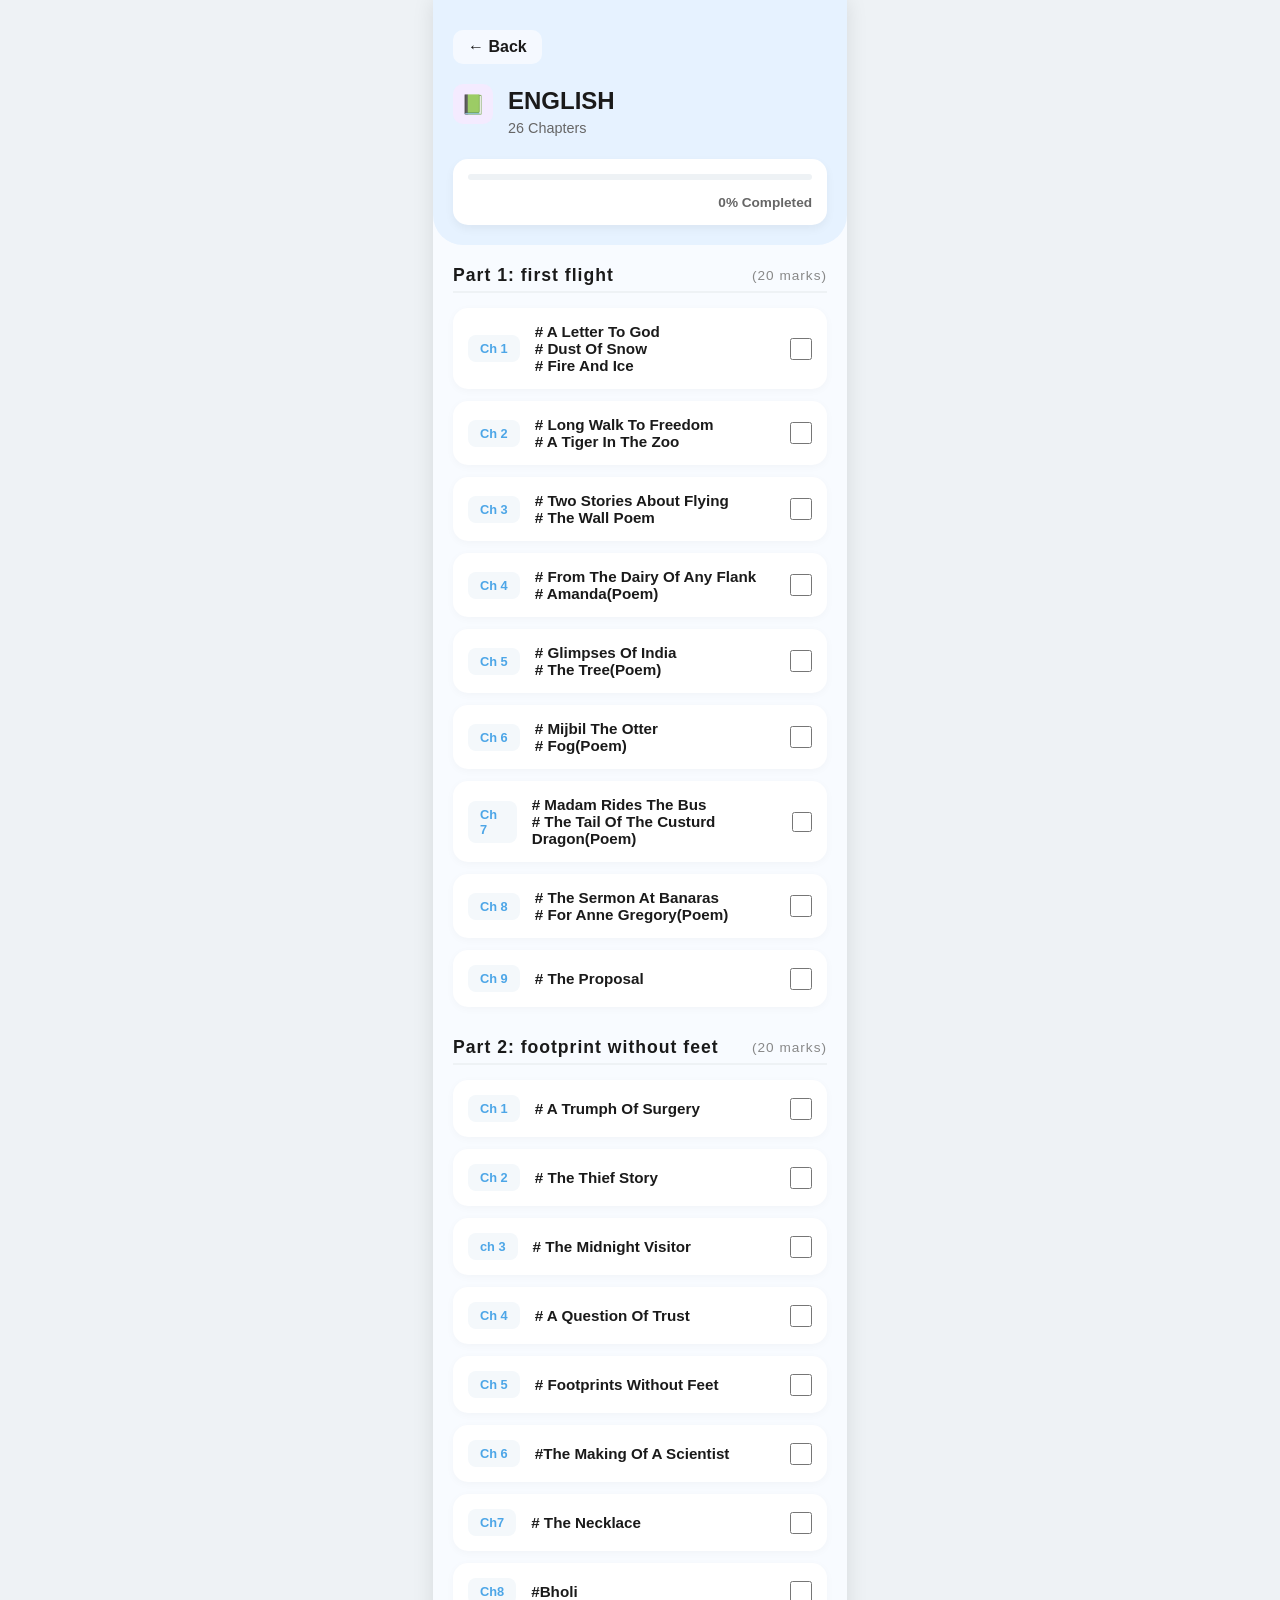
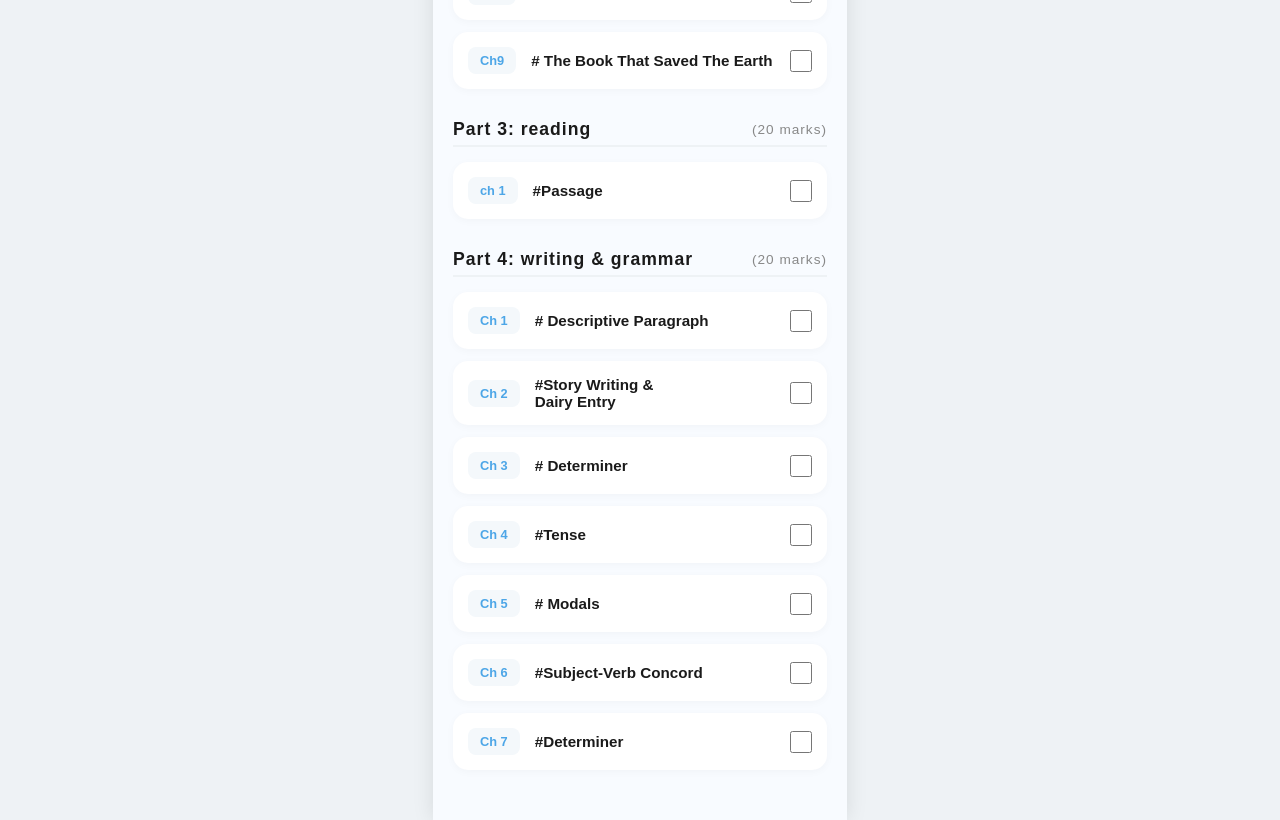
==== english.html @ 42a83b95 "Add files via upload" ====
<!DOCTYPE html>
<html lang="en">
<head>
    <meta charset="UTF-8">
    <meta name="viewport" content="width=device-width, initial-scale=1.0">
    <title>english Chapters</title>
    <link rel="stylesheet" href="style.css">
</head>
<body>
    <div class="app-container">
        <div class="subject-header english-header">
            <a href="index.html" class="back-btn">← Back</a>
            
            <div class="header-content">
                <div class="icon-box english-icon">📗</div>
                <div>
                    <h2 style="text-transform: uppercase;">english</h2>
                    <p>26 Chapters</p>
                </div>
            </div>

            <div class="subject-progress">
                <div class="progress-bar-bg">
                    <div class="progress-fill english-fill" style="width: 0%;"></div>
                </div>
                <span>0% Completed</span>
            </div>
        </div>

        <div class="chapters-container">
            <div class="subject-part">

                <h3 class="part-title">part 1: first flight <span class="part-marks">(20 marks)</span></h3>
            <label class="chapter-card">
                <div class="chapter-info">
                    <span class="chapter-num">Ch 1</span>
                    <div>
                    <h4># a letter to god<br># dust of snow<br># fire and ice</h4>
                    </div>
                </div>
                <input type="checkbox" id="eng-ff-ch1">
            </label>

            <label class="chapter-card">
                <div class="chapter-info">
                    <span class="chapter-num">Ch 2</span>
                    <div>
                    <h4># long walk to freedom<br># a tiger in the zoo</h4>
                    </div>
                </div>
                <input type="checkbox" id="eng-ff-ch2">
            </label>

            <label class="chapter-card">
                <div class="chapter-info">
                    <span class="chapter-num">Ch 3</span>
                    <div>
                    <h4># two stories about flying<br># the wall poem</h4>
                    </div>
                </div>
                <input type="checkbox" id="eng-ff-ch3">
            </label>
            
           
            <label class="chapter-card">
                <div class="chapter-info">
                    <span class="chapter-num">Ch 4</span>
                    <div>
                    <h4># from the dairy of any flank<br># amanda(poem)</h4>
                    </div>
                </div>
                <input type="checkbox" id="eng-ff-ch4">
            </label>
            
            <label class="chapter-card">
                <div class="chapter-info">
                    <span class="chapter-num">Ch 5</span>
                    <div>
                    <h4># glimpses of india<br># the tree(poem)</h4>
                    </div>
                </div>
                <input type="checkbox" id="eng-ff-ch5">
            </label>
          
            <label class="chapter-card">
                <div class="chapter-info">
                    <span class="chapter-num">Ch 6</span>
                    <div>
                    <h4># mijbil the otter<br># fog(poem)</h4>
                    </div>
                </div>
                <input type="checkbox" id="eng-ff-ch6">
            </label>

            <label class="chapter-card">
                <div class="chapter-info">
                    <span class="chapter-num">Ch 7</span>
                    <div>
                    <h4># madam rides the bus<br># the tail of the custurd dragon(Poem)</h4>
                    </div>
                </div>
                <input type="checkbox" id="eng-ff-ch7">
            </label>

            <label class="chapter-card">
                <div class="chapter-info">
                    <span class="chapter-num">Ch 8</span>
                    <div>
                    <h4># the sermon at banaras <br># for anne gregory(poem)</h4>
                    </div>
                </div>
                <input type="checkbox" id="eng-ff-ch8">
            </label>

            <label class="chapter-card">
                <div class="chapter-info">
                    <span class="chapter-num">Ch 9</span>
                    <div>
                    <h4># the proposal</h4>
                    </div>
                </div>
                <input type="checkbox" id="eng-ff-ch9">
            </label>
        </div>

        <div class="subject-part">
                <h3 class="part-title">part 2: footprint without feet <span class="part-marks">(20 marks)</span></h3>

            <label class="chapter-card">
                <div class="chapter-info">
                    <span class="chapter-num">Ch 1</span>
                    <div>
                    <h4># a trumph of surgery</h4>
                    </div>
                </div>
                <input type="checkbox" id="eng-fwf-ch1">
            </label>

            <label class="chapter-card">
                <div class="chapter-info">
                    <span class="chapter-num">Ch 2</span>
                    <div>
                    <h4># the thief story</h4>
                    </div>
                </div>
                <input type="checkbox" id="eng-fwf-ch2">
            </label>

            <label class="chapter-card">
                <div class="chapter-info">
                    <span class="chapter-num">ch 3</span>
                    <div>
                    <h4># the midnight visitor</h4>
                    </div>
                </div>
                <input type="checkbox" id="eng-fwf-ch3">
            </label>

            <label class="chapter-card">
                <div class="chapter-info">
                    <span class="chapter-num">Ch 4</span>
                    <div>
                    <h4># a question of trust</h4>
                    </div>
                </div>
                <input type="checkbox" id="eng-fwf-ch4">
            </label>

            <label class="chapter-card">
                <div class="chapter-info">
                    <span class="chapter-num">Ch 5</span>
                    <div>
                    <h4># footprints without feet</h4>
                    </div>
                </div>
                <input type="checkbox" id="eng-fwf-ch5">
            </label>

            <label class="chapter-card">
                <div class="chapter-info">
                    <span class="chapter-num">Ch 6</span>
                    <div>
                    <h4>#the making of a scientist</h4>
                    </div>
                </div>
                <input type="checkbox" id="eng-fwf-ch6">
            </label>

            <label class="chapter-card">
                <div class="chapter-info">
                    <span class="chapter-num">Ch7</span>
                    <div>
                    <h4># the necklace</h4>
                    </div>
                </div>
                <input type="checkbox" id="eng-fwf-ch7">
            </label>

            <label class="chapter-card">
                <div class="chapter-info">
                    <span class="chapter-num">Ch8</span>
                    <div>
                    <h4>#bholi</h4>
                    </div>
                </div>
                <input type="checkbox" id="eng-fwf-ch8">
            </label>

            <label class="chapter-card">
                <div class="chapter-info">
                    <span class="chapter-num">Ch9</span>
                    <div>
                    <h4># the book that saved the earth</h4>
                    </div>
                </div>
                <input type="checkbox" id="eng-fwf-ch9">
            </label>

        </div>
        <div class="subject-part">
                <h3 class="part-title">part 3: reading <span class="part-marks">(20 marks)</span></h3>

                <label class="chapter-card">
                <div class="chapter-info">
                    <span class="chapter-num">ch 1</span>
                    <div>
                    <h4>#passage</h4>
                    </div>
                </div>
                <input type="checkbox" id="eng-read-ch1">
            </label>
        </div>

        <div class="subject-part">
                <h3 class="part-title">part 4: writing & Grammar <span class="part-marks">(20 marks)</span></h3>
            <label class="chapter-card">
                <div class="chapter-info">
                    <span class="chapter-num">Ch 1</span>
                    <div>
                    <h4># descriptive paragraph</h4>
                    </div>
                </div>
                <input type="checkbox" id="eng-wg-ch1">
            </label>

            <label class="chapter-card">
                <div class="chapter-info">
                    <span class="chapter-num">Ch 2</span>
                    <div>
                    <h4>#story writing & <br>dairy entry</h4>
                    </div>
                </div>
                <input type="checkbox" id="eng-wg-ch2">
            </label>

            <label class="chapter-card">
                <div class="chapter-info">
                    <span class="chapter-num">Ch 3</span>
                    <div>
                    <h4># determiner</h4>
                    </div>
                </div>
                <input type="checkbox" id="eng-wg-ch3">
            </label>

            <label class="chapter-card">
                <div class="chapter-info">
                    <span class="chapter-num">Ch 4</span>
                    <div>
                    <h4>#tense</h4>
                    </div>
                </div>
                <input type="checkbox" id="eng-wg-ch4">
            </label>

            <label class="chapter-card">
                <div class="chapter-info">
                    <span class="chapter-num">Ch 5</span>
                    <div>
                    <h4># modals</h4>
                    </div>
                </div>
                <input type="checkbox" id="eng-wg-ch5">
            </label>

            <label class="chapter-card">
                <div class="chapter-info">
                    <span class="chapter-num">Ch 6</span>
                    <div>
                    <h4>#subject-verb concord</h4>
                    </div>
                </div>
                <input type="checkbox" id="eng-wg-ch6">
            </label>

            <label class="chapter-card">
                <div class="chapter-info">
                    <span class="chapter-num">Ch 7</span>
                    <div>
                    <h4>#determiner</h4>
                    </div>
                </div>
                <input type="checkbox" id="eng-wg-ch7">
            </label>

        </div>
    </div>
    <script src="script.js"></script>
</body>
</html>
---- style.css ----
/* 1. Global Reset & Body */
* {
    margin: 0;
    padding: 0;
    box-sizing: border-box;
    font-family: 'Segoe UI', Tahoma, Geneva, Verdana, sans-serif;
}

body {
    background-color: #eef2f5; 
    display: flex;
    justify-content: center; /* Centers the app on desktop screens */
}

/* 2. Main App Container (Mimics Mobile Screen) */
.app-container {
    width: 100%;
    max-width: 414px; /* Standard large phone width */
    background-color: #f8fbff;
    min-height: 100vh;
    box-shadow: 0 0 20px rgba(0,0,0,0.1);
}

/* 3. Top Section with Curved Background */
.top-section {
    background-color: #dcf0ff; /* Light blue background */
    padding: 30px 20px 40px 20px;
    border-bottom-left-radius: 40px;
    border-bottom-right-radius: 40px;
}

header {
    display: flex;
    justify-content: space-between;
    align-items: flex-start;
    margin-bottom: 20px;
}

header h1 {
    font-size: 1.4rem;
    color: #1a1a1a;
    line-height: 1.3;
}

.icon-btn {
    background: #cbe6ff;
    border: none;
    border-radius: 50%;
    width: 40px;
    height: 40px;
    font-size: 1.2rem;
    cursor: pointer;
}

/* 4. The Circular Progress Bar Magic */
.overall-progress-container {
    display: flex;
    justify-content: center;
}

.circular-progress {
    width: 220px;
    height: 220px;
    border-radius: 50%;
    /* The trick: A conic gradient creates the donut chart fill! */
    background: conic-gradient(#58cc9c 0% 45%, #92cbf6 45% 100%);
    display: flex;
    justify-content: center;
    align-items: center;
    padding: 20px; /* Controls the thickness of the colored ring */
}

.inner-circle {
    width: 100%;
    height: 100%;
    background-color: white;
    border-radius: 50%;
    display: flex;
    flex-direction: column;
    justify-content: center;
    align-items: center;
    box-shadow: inset 0 2px 10px rgba(0,0,0,0.05);
}

.inner-circle h2 {
    font-size: 2.5rem;
    color: #1a1a1a;
}

.inner-circle p {
    font-size: 0.8rem;
    color: #666;
    margin-top: 5px;
}

/* 5. Bottom Section (The Horizontal Slider) */
.bottom-section {
    padding: 20px;
}

.section-header {
    display: flex;
    justify-content: space-between;
    align-items: center;
    margin-bottom: 15px;
}

.section-header h2 { font-size: 1.1rem; color: #1a1a1a; }
.section-header a { color: #4da6e7; text-decoration: none; font-size: 0.9rem; font-weight: bold; }

/* The horizontal scroll container */
.subjects-row {
    display: flex;
    gap: 15px;
    overflow-x: auto; /* Allows sliding left to right */
    padding-bottom: 15px;
    /* Hides the ugly scrollbar while keeping the scroll function */
    scrollbar-width: none; 
}
.subjects-row::-webkit-scrollbar { display: none; }

/* 6. Individual Subject Cards */
.subject-card {
    background-color: white;
    min-width: 140px; /* Prevents cards from squishing together */
    border-radius: 15px;
    padding: 15px;
    box-shadow: 0 4px 10px rgba(0,0,0,0.04);
}

.icon-box {
    width: 40px;
    height: 40px;
    border-radius: 10px;
    display: flex;
    justify-content: center;
    align-items: center;
    font-size: 1.2rem;
    margin-bottom: 15px;
}
.maths-icon { background: #e6f2ff; color: #4da6e7; }
.science-icon { background: #e5fef0; color: #58cc9c; }
.sst-icon { background: #fff4e6; color: #f39c12; }
.english-icon { background: #f4ebff; color: #9b59b6; }
.hindi-icon {background:#dadcdc; color: #666; }
.subject-card h3 { font-size: 0.95rem; margin-bottom: 10px; }

/* Mini Progress Bars inside the cards */
.progress-info {
    display: flex;
    justify-content: flex-end;
    font-size: 0.8rem;
    font-weight: bold;
    margin-bottom: 5px;
}

.progress-bar-bg {
    width: 100%;
    height: 6px;
    background-color: #eef2f5;
    border-radius: 5px;
    margin-bottom: 15px;
}

.progress-fill { height: 100%; border-radius: 5px; }
.maths-fill { background-color: slategray; }
.science-fill { background-color: slategray; }
.sst-fill { background-color: slategray; }
.english-fill { background-color: slategray; }
.hindi-fill { background-color: slategray; }

/* Card Buttons */
.subject-card button {
    background-color: #f4f8fb;
    color: #4da6e7;
    border: 1px solid #dcf0ff;
    padding: 8px 0;
    border-radius: 8px;
    cursor : pointer;
    font-size: 0.8rem;
    font-weight: bold;
    width: 100%;
    transition: 0.2s;
}
.subject-card button:hover {
    background-color: #4da6e7;
    color: white;
}


/* =========================================
   7. Subject Details Page (maths.html)
   ========================================= */

.subject-header {
    padding: 30px 20px 20px 20px;
    border-bottom-left-radius: 30px;
    border-bottom-right-radius: 30px;
}
/* Matches the Math card background from the dashboard */
.maths-header { background-color: #e6f2ff; } 
.science-header { background-color: #e6f2ff; } 
.sst-header { background-color: #e6f2ff; }
.english-header { background-color: #e6f2ff; }
.hindi-header { background-color: #e6f2ff; }

.back-btn {
    text-decoration: none;
    color: #1a1a1a;
    font-weight: bold;
    display: inline-block;
    margin-bottom: 20px;
    background: rgba(255, 255, 255, 0.6);
    padding: 8px 15px;
    border-radius: 10px;
    transition: 0.2s;
}
.back-btn:hover { background: white; }

.header-content {
    display: flex;
    align-items: center;
    gap: 15px;
    margin-bottom: 20px;
}
.header-content h2 { font-size: 1.5rem; color: #1a1a1a; }
.header-content p { color: #666; font-size: 0.9rem; margin-top: 5px; }

.subject-progress {
    background: white;
    padding: 15px;
    border-radius: 15px;
    box-shadow: 0 4px 10px rgba(0,0,0,0.05);
}
.subject-progress span { 
    font-size: 0.85rem; 
    font-weight: bold; 
    color: #666; 
    display: block; 
    margin-top: 10px; 
    text-align: right;
}

/* Chapter List Styles */
.chapters-container { padding: 20px; }
.chapters-container h3 { margin-bottom: 15px; font-size: 1.1rem; color: #1a1a1a; }

.chapter-card {
    display: flex;
    justify-content: space-between;
    align-items: center;
    background: white;
    padding: 15px;
    border-radius: 15px;
    margin-bottom: 12px;
    box-shadow: 0 2px 8px rgba(0,0,0,0.03);
    cursor: pointer;
    transition: transform 0.2s ease;
}
.chapter-card:hover { transform: translateY(-3px); }

.chapter-info { display: flex; align-items: center; gap: 15px; }
.chapter-num {
    background: #f4f8fb;
    color: #4da6e7;
    padding: 6px 12px;
    border-radius: 8px;
    font-size: 0.8rem;
    font-weight: bold;
}
.chapter-card h4 { font-size: 0.95rem; color: #1a1a1a; }

/* Styles the checkbox to be larger and uses the app's green color */
.chapter-card input[type="checkbox"] {
    width: 22px;
    height: 22px;
    accent-color: #58cc9c; 
    cursor: pointer;
}

/* Styling for Multi-Part Subjects (Physics, Chem, etc.) */
.subject-part {
    margin-bottom: 30px; 
}

.part-title {
    font-size: 1.05rem;
    text-transform: uppercase;
    letter-spacing: 1px;
    margin-bottom: 12px;
    padding-bottom: 5px;
    border-bottom: 2px solid #eef2f5; 
}

/* Marks Styling */
.marks-total {
    font-size: 0.85rem;
    color: #4da6e7;
    font-weight: bold;
    margin-top: 2px;
}

.marks-badge {
    color: #888;
    font-weight: normal;
    margin-right: auto; /* Pushes the percentage to the right */
}

.part-marks {
    font-size: 0.85rem;
    color: #888;
    text-transform: none;
    font-weight: normal;
    float: right; /* Puts the marks on the right side of the line */
    margin-top: 3px;
}

.chapter-marks {
    display: block;
    font-size: 0.75rem;
    color: #a0a0a0;
    margin-top: 3px;
}

.icon-btn {
    transition: transform 0.2s ease;
}

.icon-btn:hover {
    transform: scale(1.1); /* Slightly pops out when you hover over it */
    filter: drop-shadow(0 0 5px rgba(0,0,0,0.2));
}

.notif-container {
    position: relative; /* Acts as the anchor for the dot */
    display: inline-block;
}

.notification-dot {
    position: absolute;
    top: 0;
    right: 0;
    width: 10px;
    height: 10px;
    background-color: #ff4d4d;
    border: 2px solid white; /* Makes it pop against the background */
    border-radius: 50%;
    box-shadow: 0 0 5px rgba(255, 77, 77, 0.5);
}

/* Make the dot pulse so you don't miss it! */
.notification-dot {
    animation: pulseDot 1.5s infinite;
}

@keyframes pulseDot {
    0% { transform: scale(1); opacity: 1; }
    50% { transform: scale(1.3); opacity: 0.7; }
    100% { transform: scale(1); opacity: 1; }
}

/* 1. Target the Unit Titles (unit 1: natural number) */
.part-title {
    text-transform: lowercase; /* Makes everything small first */
}

.part-title::first-letter {
    text-transform: uppercase; /* Capitalizes just the 'u' in 'unit' */
}

/* 2. Target the Chapter Names (real numbers) */
.chapter-info h4 {
    text-transform: capitalize;
}

.subject-card {
    transition: transform 0.3s ease, box-shadow 0.3s ease;
    cursor: pointer;
}

.subject-card:hover {
    transform: translateY(-8px); /* Lifts the card up */
    box-shadow: 0 15px 30px rgba(0, 0, 0, 0.1); /* Deepens the shadow */
}

/* If the width is 0%, give the container a soft pulse */
.card-bar-bg:has(.card-fill[style*="width: 0%"]) {
    animation: pulseGray 2s infinite;
}




.reset-section {
    display: flex;
    justify-content: center;
    margin-top: 50px;
    padding-bottom: 60px;
}

#reset-btn {
    background: white;
    border: 2px solid #3C66B1; /* Match the icon blue */
    border-radius: 20px;
    padding: 15px 25px;
    display: flex;
    flex-direction: column;
    align-items: center;
    gap: 10px;
    cursor: pointer;
    transition: all 0.3s ease;
    box-shadow: 0 4px 15px rgba(60, 102, 177, 0.1);
}

#reset-btn span {
    color: #3C66B1;
    font-weight: bold;
    font-size: 11px;
    text-transform: uppercase;
    letter-spacing: 1px;
}

#reset-btn:hover {
    background: #e3aca4; /* Very light blue on hover */
    transform: translateY(-3px); /* Subtle lift */
    box-shadow: 0 8px 20px rgba(110, 147, 212, 0.2);
}

#reset-btn:active {
    transform: scale(0.95); /* Clicks inward */
}
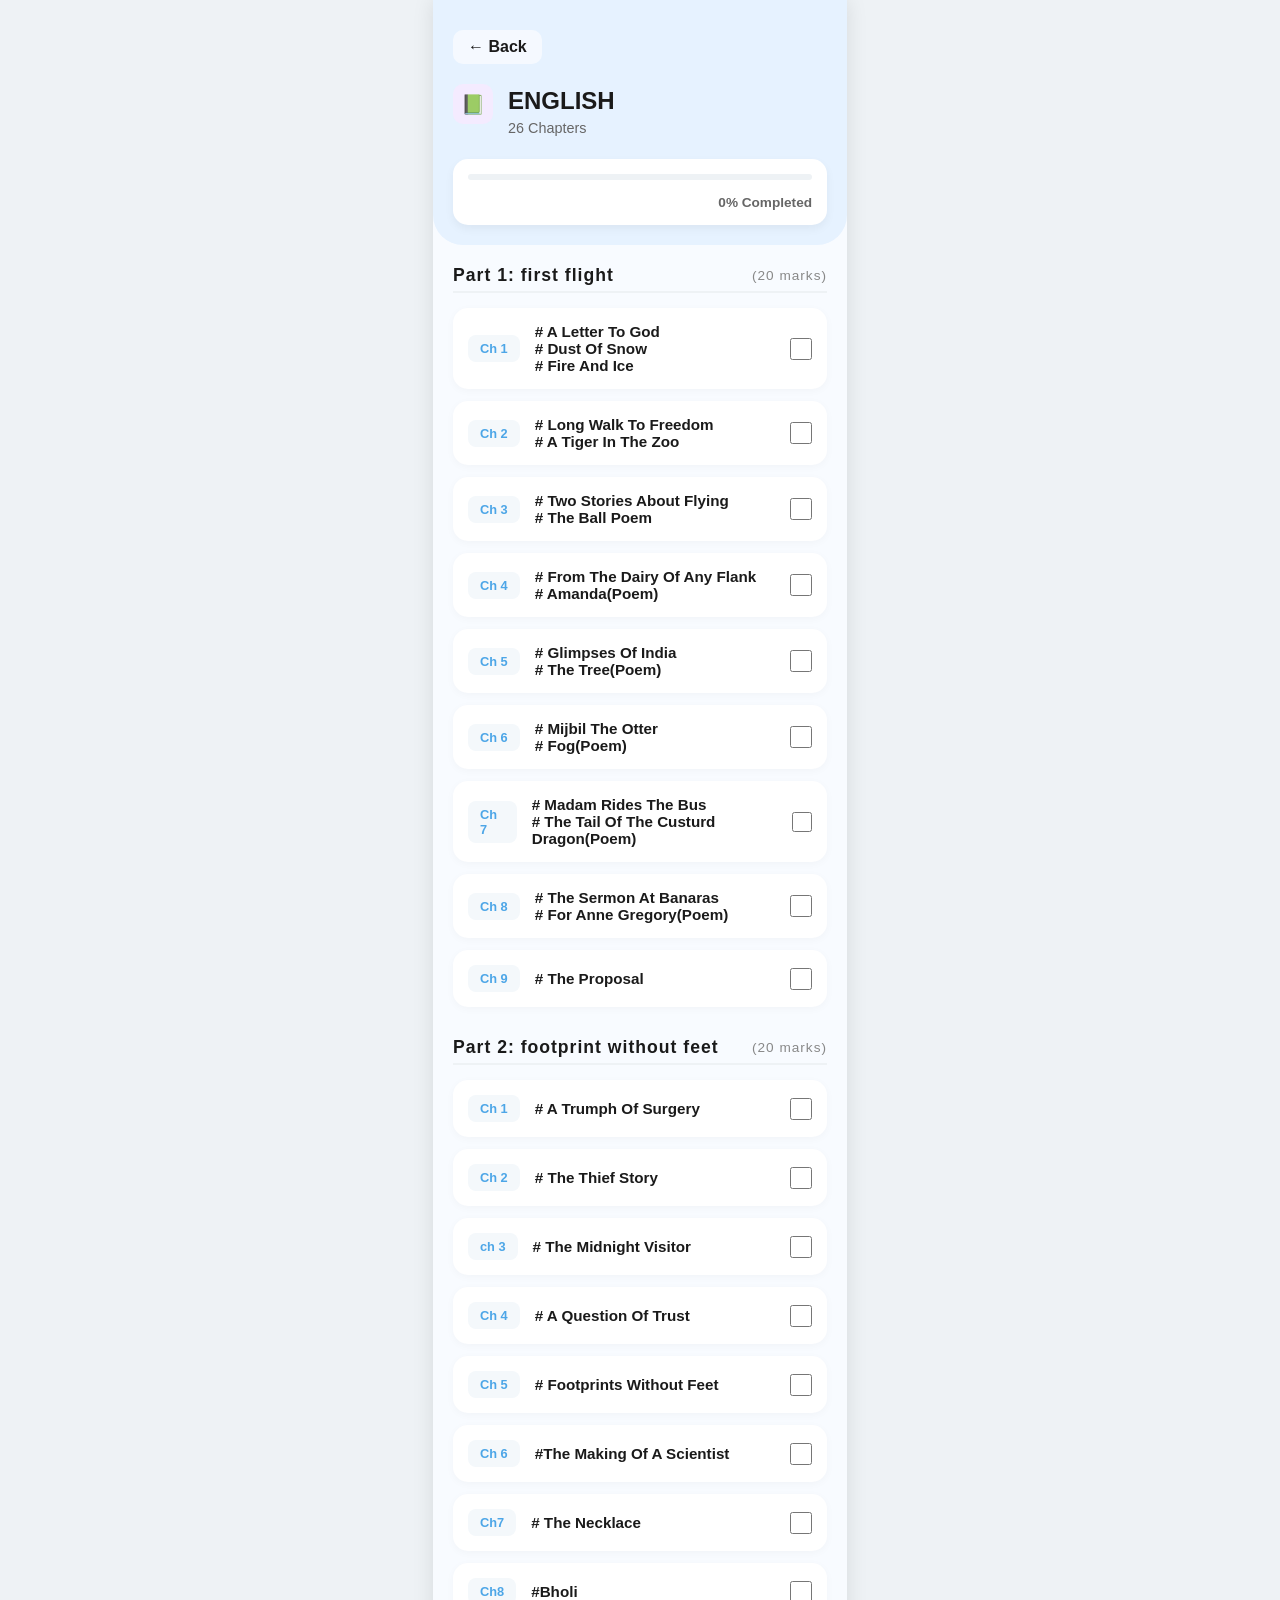
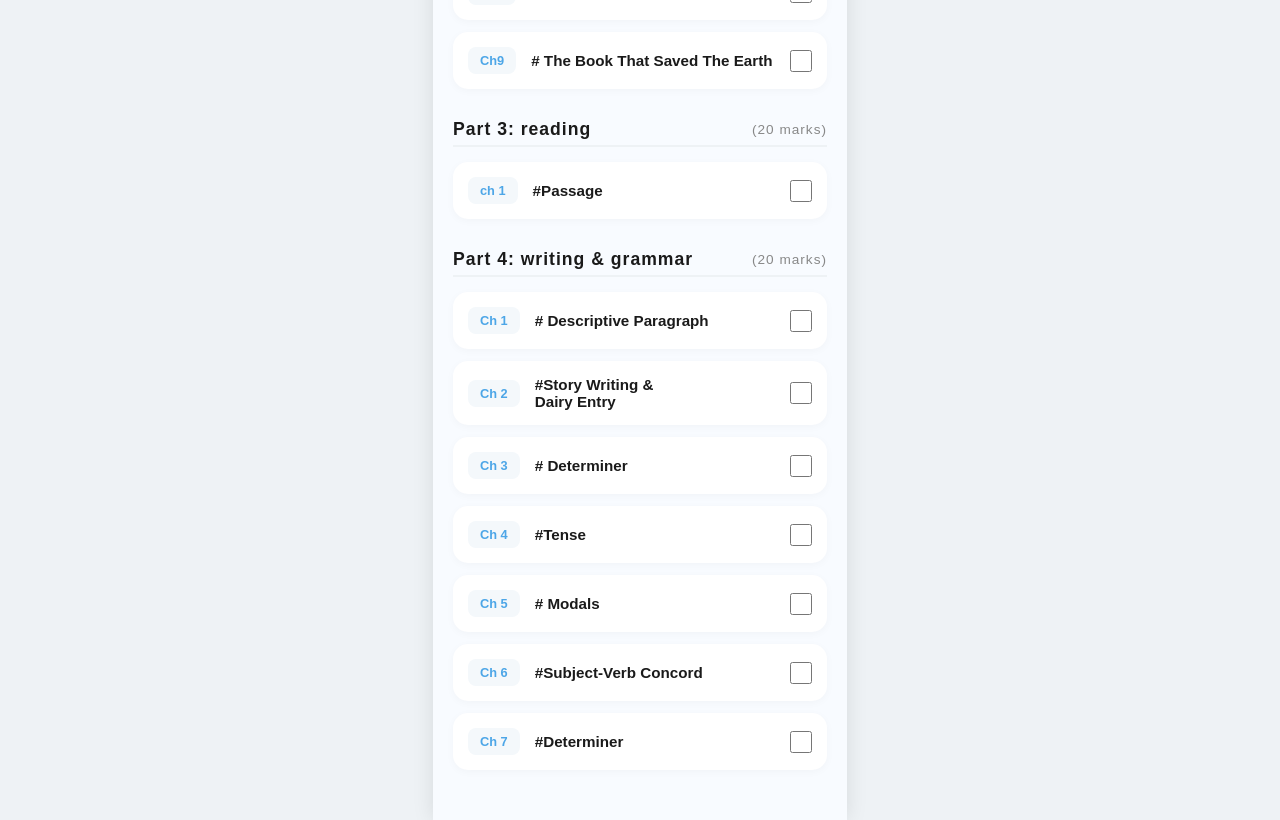
==== commit c1d16faa: "fix chapter issue" ====
--- a/english.html
+++ b/english.html
@@ -55,7 +55,7 @@
                 <div class="chapter-info">
                     <span class="chapter-num">Ch 3</span>
                     <div>
-                    <h4># two stories about flying<br># the wall poem</h4>
+                    <h4># two stories about flying<br># the ball poem</h4>
                     </div>
                 </div>
                 <input type="checkbox" id="eng-ff-ch3">
@@ -307,4 +307,4 @@
     </div>
     <script src="script.js"></script>
 </body>
-</html>+</html>
--- a/style.css
+++ b/style.css
@@ -180,7 +180,7 @@
     font-size: 0.8rem;
     font-weight: bold;
     width: 100%;
-    transition: 0.2s;
+    /* transition: 0.2s; */
 }
 .subject-card button:hover {
     background-color: #4da6e7;
@@ -327,7 +327,6 @@
 }
 
 .icon-btn:hover {
-    transform: scale(1.1); /* Slightly pops out when you hover over it */
     filter: drop-shadow(0 0 5px rgba(0,0,0,0.2));
 }
 
@@ -379,7 +378,6 @@
 }
 
 .subject-card:hover {
-    transform: translateY(-8px); /* Lifts the card up */
     box-shadow: 0 15px 30px rgba(0, 0, 0, 0.1); /* Deepens the shadow */
 }
 
@@ -428,4 +426,4 @@
 
 #reset-btn:active {
     transform: scale(0.95); /* Clicks inward */
-}+}
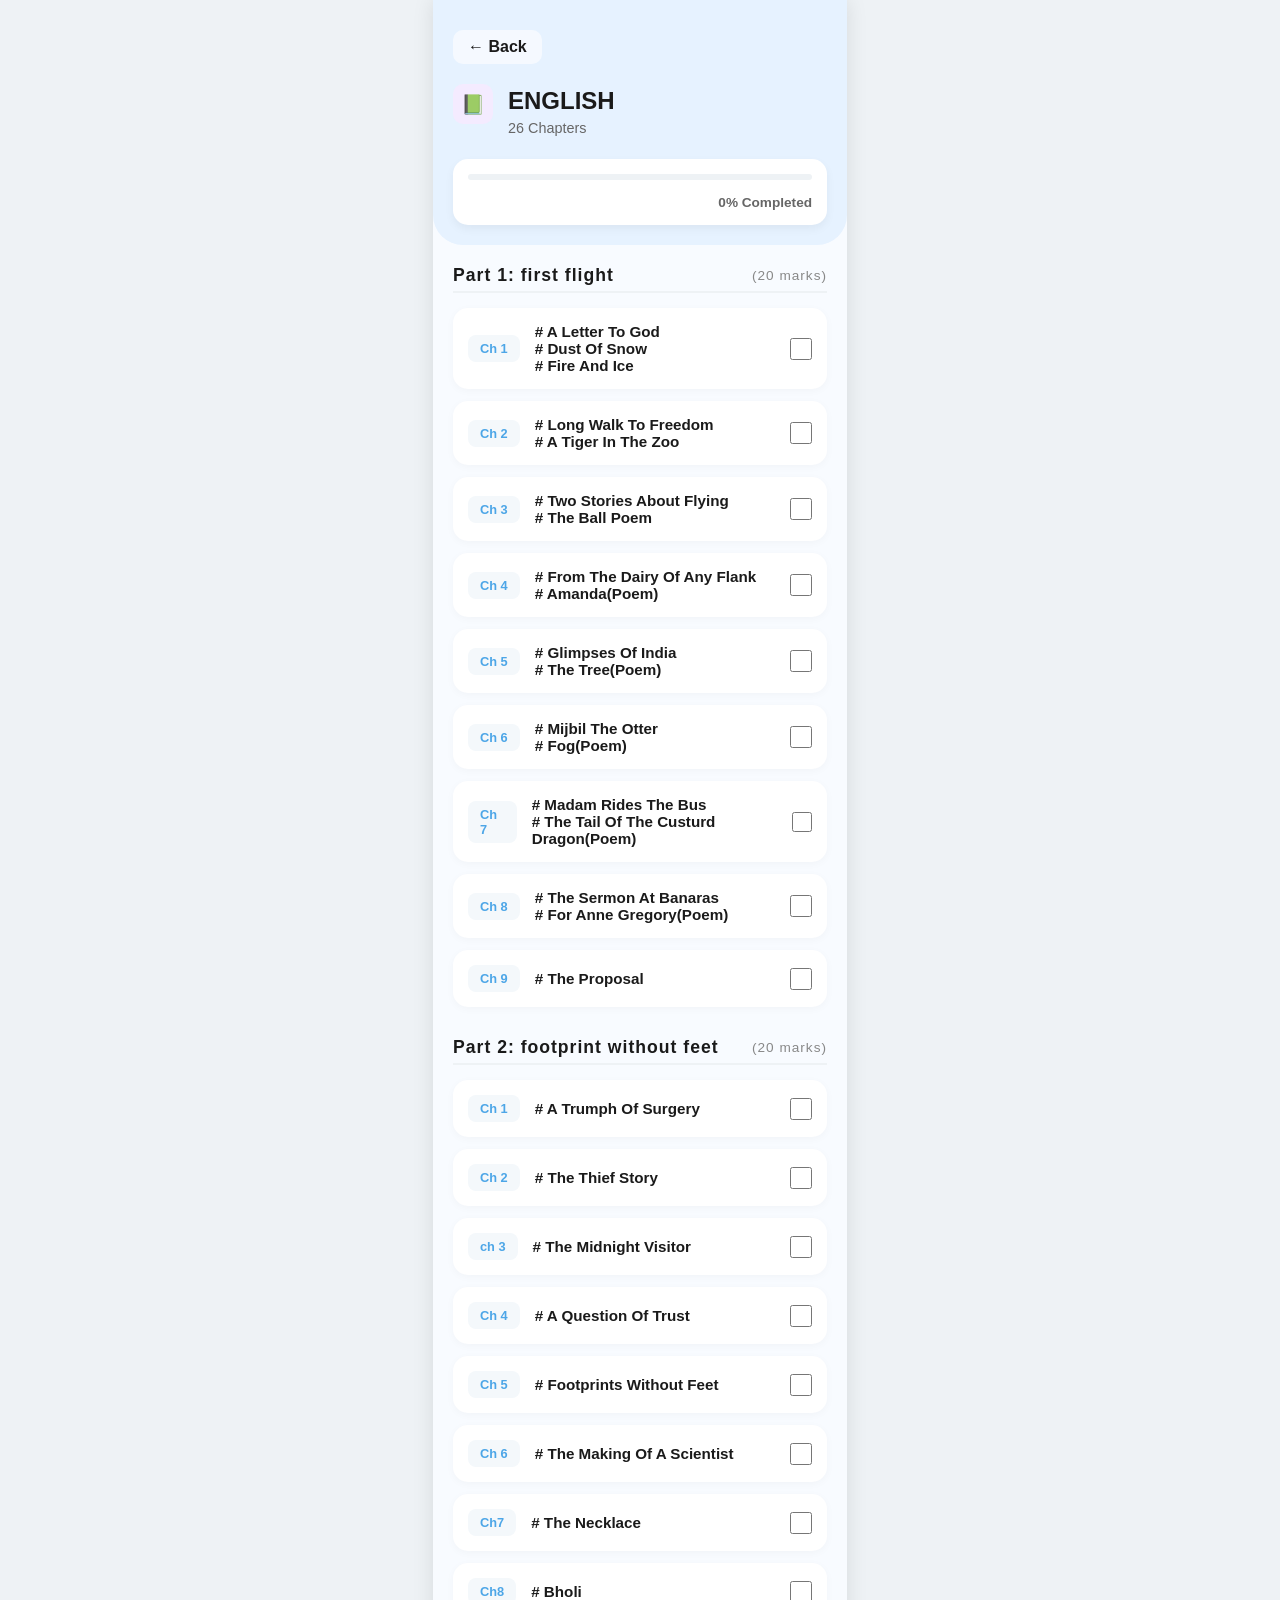
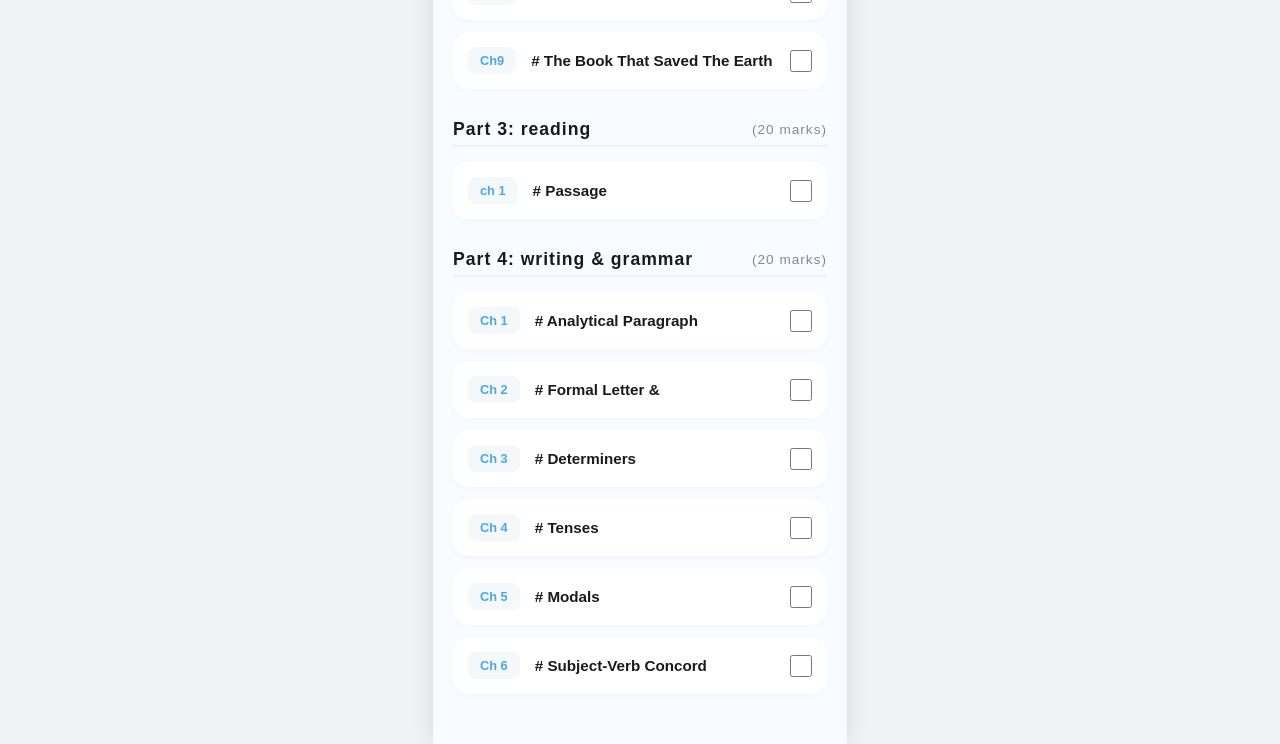
==== commit b1e174d5: "Fix problem and update chapter titles" ====
--- a/english.html
+++ b/english.html
@@ -180,7 +180,7 @@
                 <div class="chapter-info">
                     <span class="chapter-num">Ch 6</span>
                     <div>
-                    <h4>#the making of a scientist</h4>
+                    <h4># the making of a scientist</h4>
                     </div>
                 </div>
                 <input type="checkbox" id="eng-fwf-ch6">
@@ -200,7 +200,7 @@
                 <div class="chapter-info">
                     <span class="chapter-num">Ch8</span>
                     <div>
-                    <h4>#bholi</h4>
+                    <h4># bholi</h4>
                     </div>
                 </div>
                 <input type="checkbox" id="eng-fwf-ch8">
@@ -224,7 +224,7 @@
                 <div class="chapter-info">
                     <span class="chapter-num">ch 1</span>
                     <div>
-                    <h4>#passage</h4>
+                    <h4># passage</h4>
                     </div>
                 </div>
                 <input type="checkbox" id="eng-read-ch1">
@@ -237,7 +237,7 @@
                 <div class="chapter-info">
                     <span class="chapter-num">Ch 1</span>
                     <div>
-                    <h4># descriptive paragraph</h4>
+                    <h4># Analytical paragraph</h4>
                     </div>
                 </div>
                 <input type="checkbox" id="eng-wg-ch1">
@@ -247,7 +247,7 @@
                 <div class="chapter-info">
                     <span class="chapter-num">Ch 2</span>
                     <div>
-                    <h4>#story writing & <br>dairy entry</h4>
+                    <h4># formal letter &<br></h4>
                     </div>
                 </div>
                 <input type="checkbox" id="eng-wg-ch2">
@@ -257,7 +257,7 @@
                 <div class="chapter-info">
                     <span class="chapter-num">Ch 3</span>
                     <div>
-                    <h4># determiner</h4>
+                    <h4># determiners</h4>
                     </div>
                 </div>
                 <input type="checkbox" id="eng-wg-ch3">
@@ -267,7 +267,7 @@
                 <div class="chapter-info">
                     <span class="chapter-num">Ch 4</span>
                     <div>
-                    <h4>#tense</h4>
+                    <h4># tenses</h4>
                     </div>
                 </div>
                 <input type="checkbox" id="eng-wg-ch4">
@@ -287,20 +287,10 @@
                 <div class="chapter-info">
                     <span class="chapter-num">Ch 6</span>
                     <div>
-                    <h4>#subject-verb concord</h4>
+                    <h4># subject-verb concord</h4>
                     </div>
                 </div>
                 <input type="checkbox" id="eng-wg-ch6">
-            </label>
-
-            <label class="chapter-card">
-                <div class="chapter-info">
-                    <span class="chapter-num">Ch 7</span>
-                    <div>
-                    <h4>#determiner</h4>
-                    </div>
-                </div>
-                <input type="checkbox" id="eng-wg-ch7">
             </label>
 
         </div>
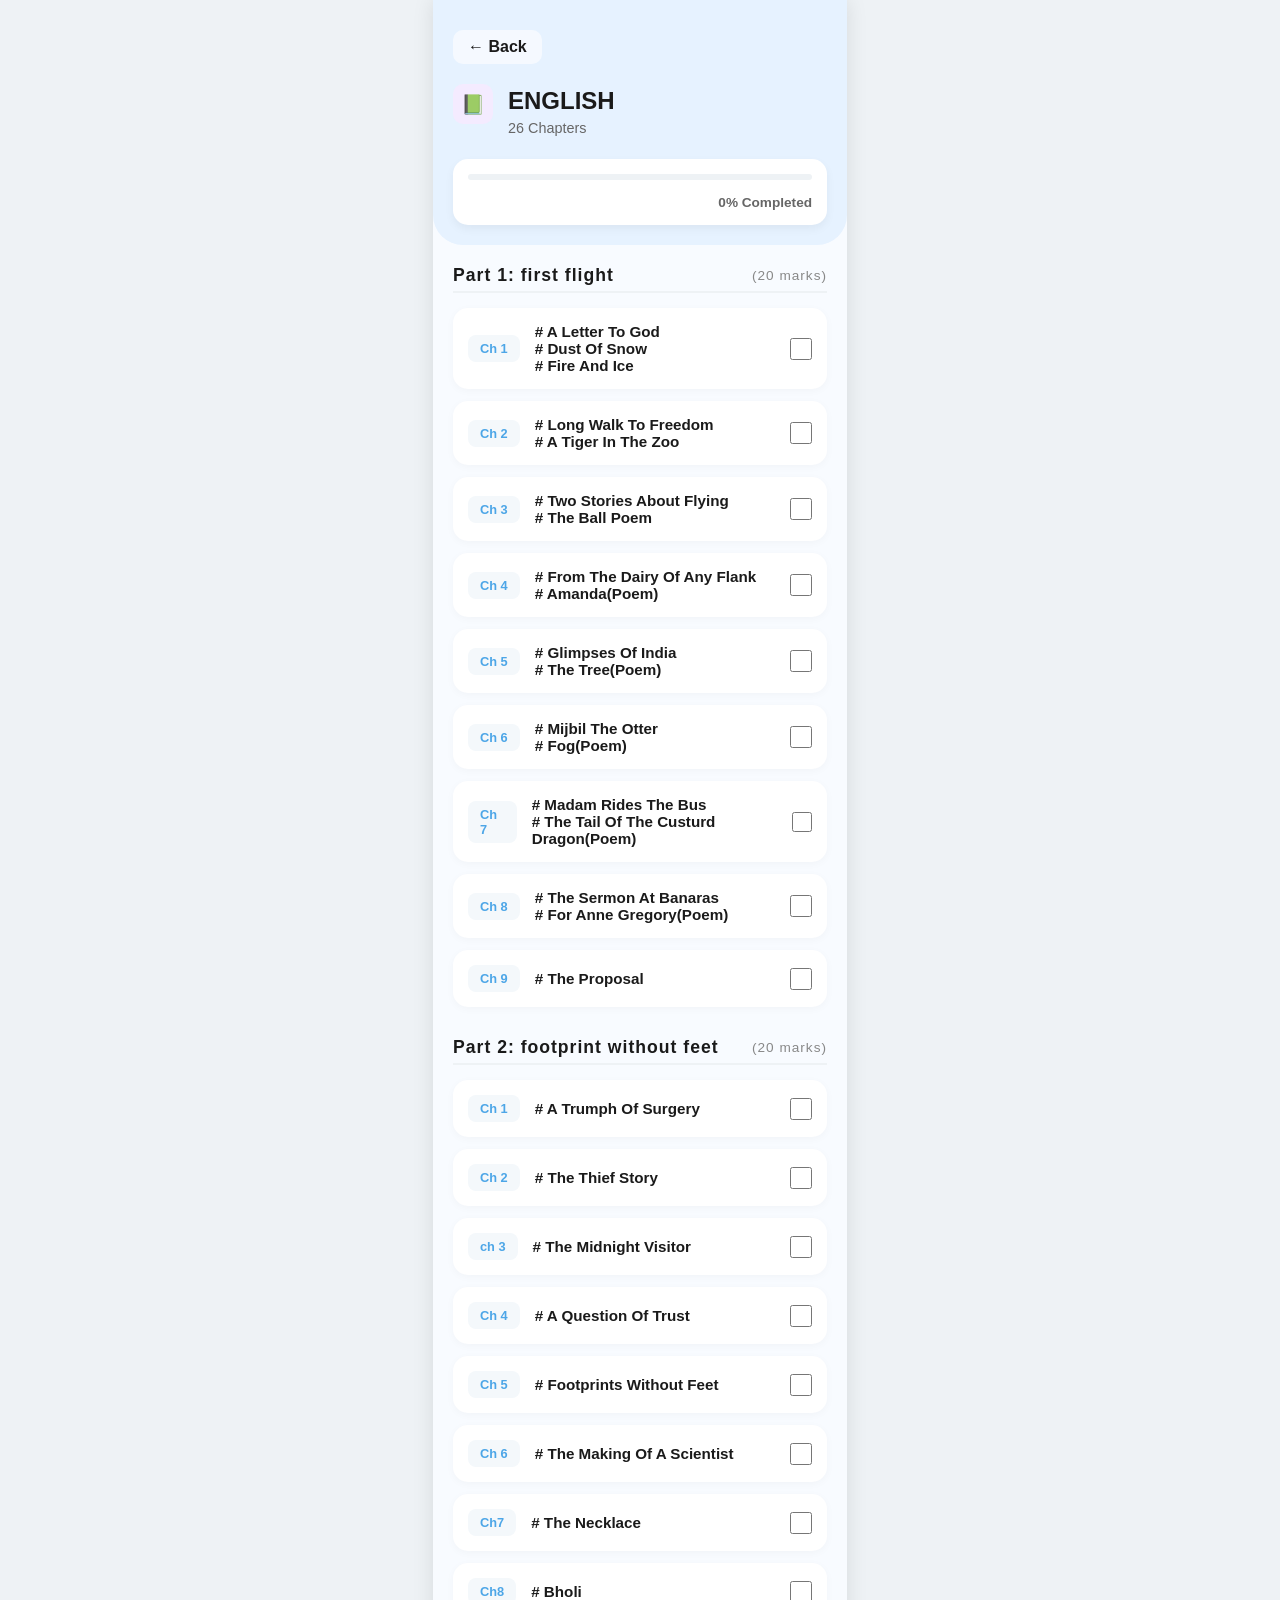
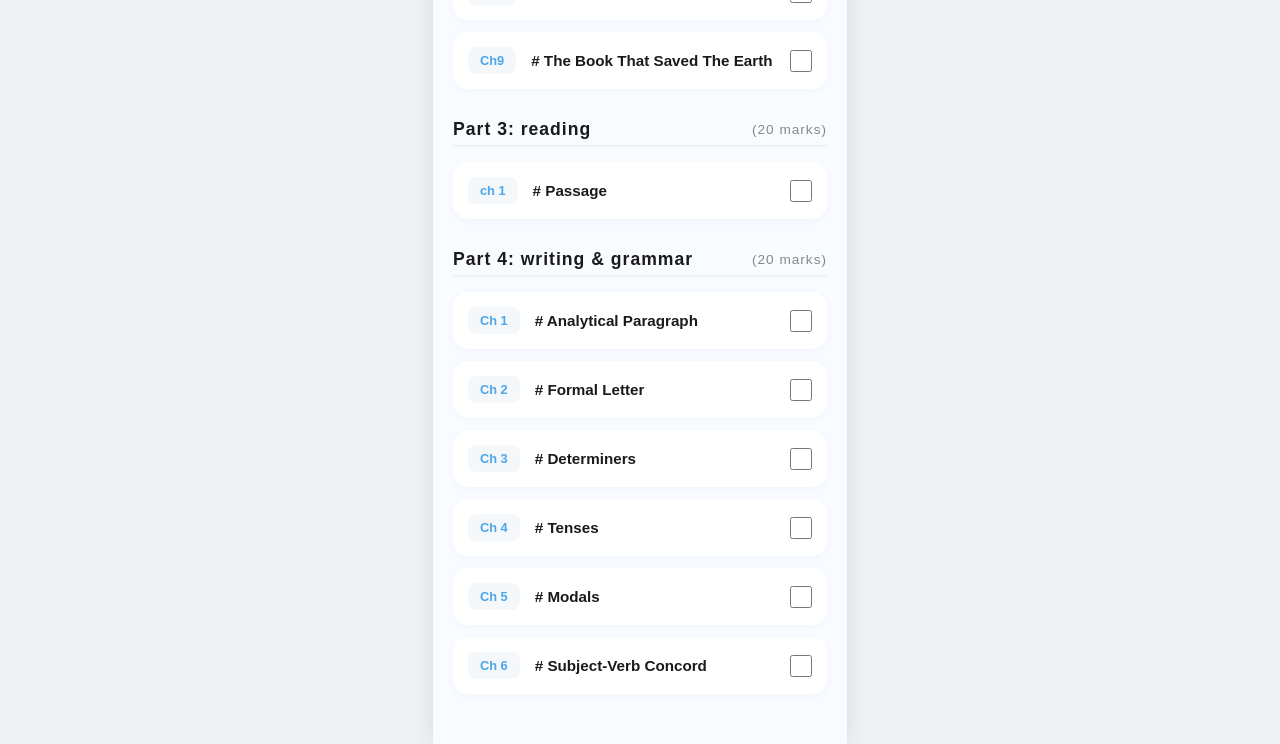
==== commit 8c09939b: "Fix minor bug" ====
--- a/english.html
+++ b/english.html
@@ -247,7 +247,7 @@
                 <div class="chapter-info">
                     <span class="chapter-num">Ch 2</span>
                     <div>
-                    <h4># formal letter &<br></h4>
+                    <h4># formal letter<br></h4>
                     </div>
                 </div>
                 <input type="checkbox" id="eng-wg-ch2">
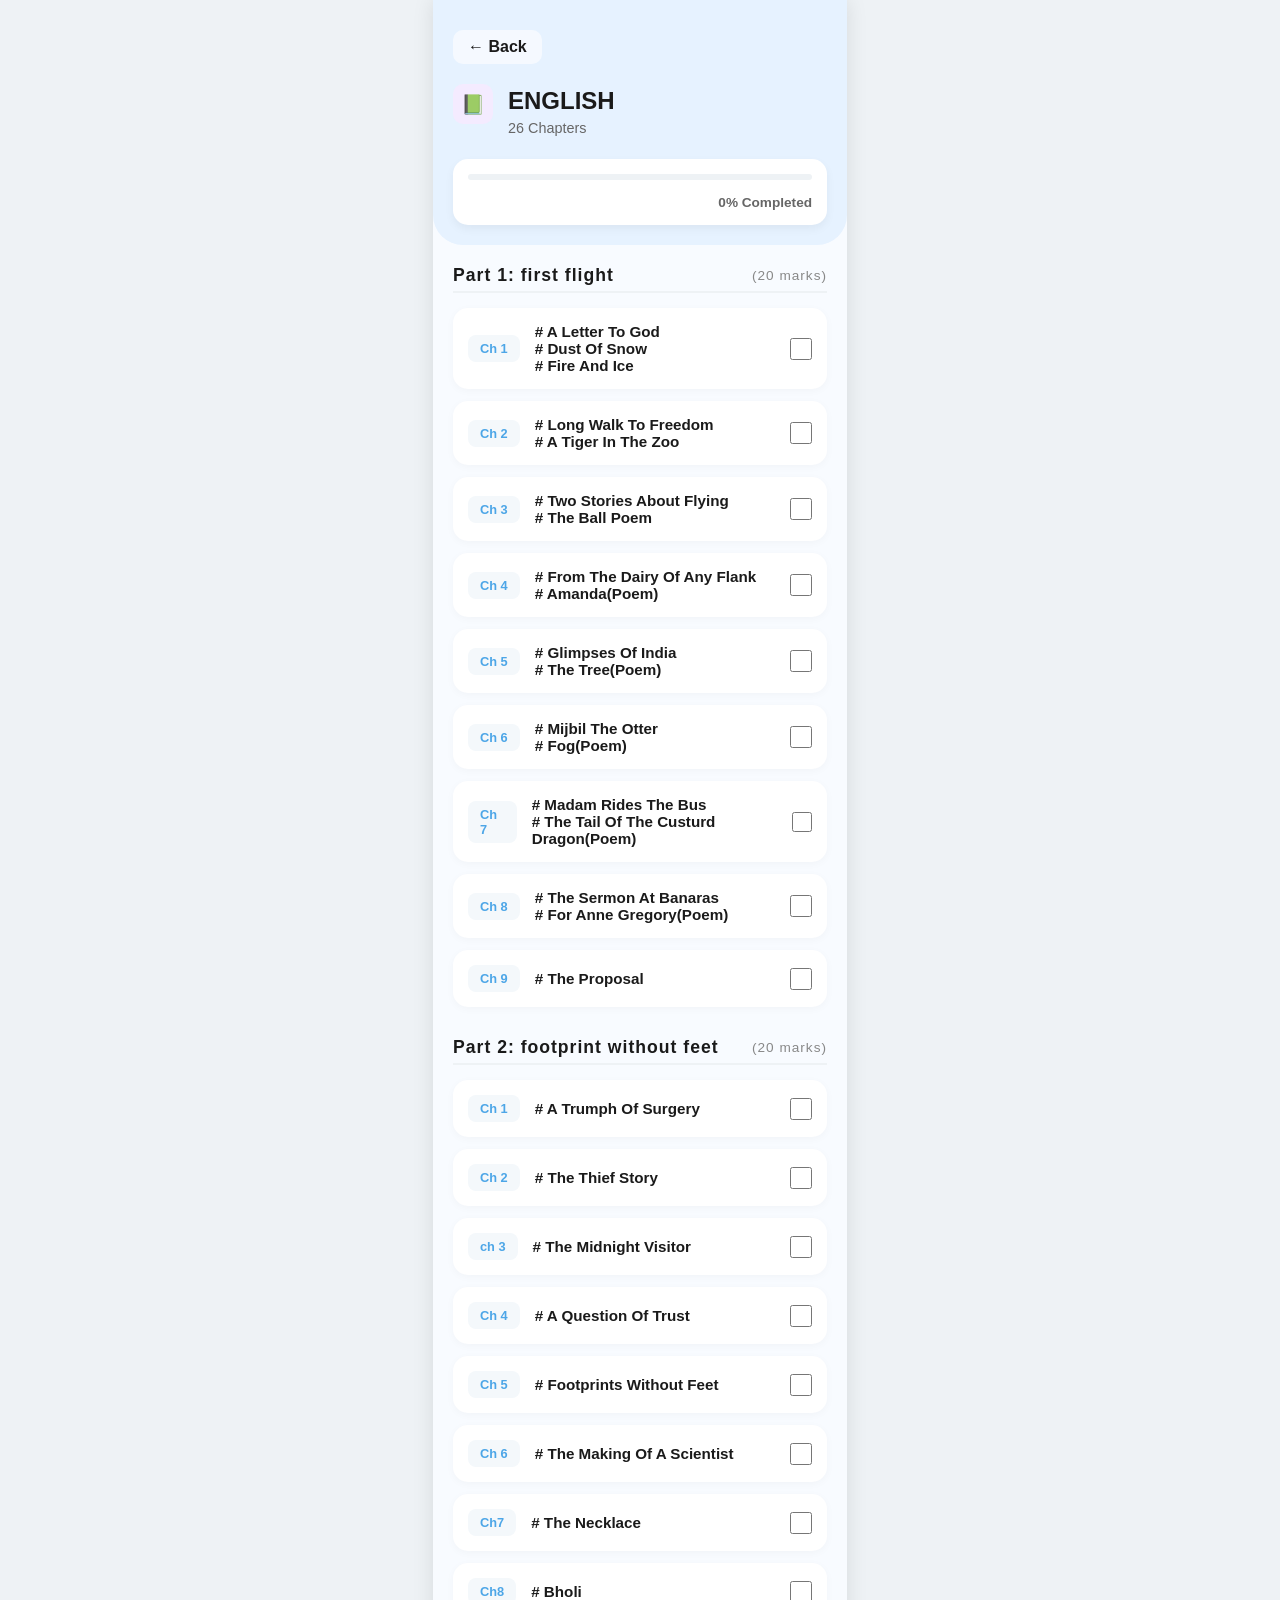
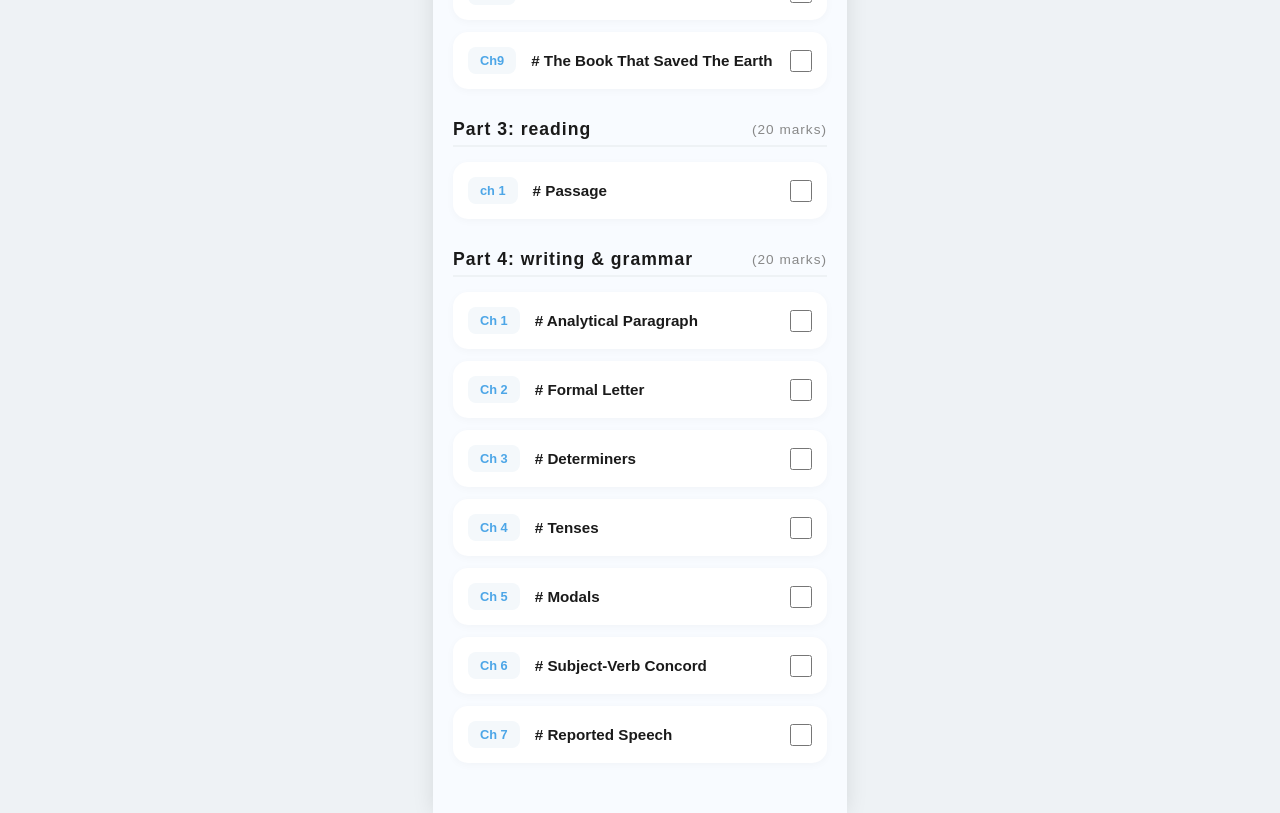
==== commit dc0593ac: "Fix and update chapter content" ====
--- a/english.html
+++ b/english.html
@@ -292,6 +292,16 @@
                 </div>
                 <input type="checkbox" id="eng-wg-ch6">
             </label>
+            
+            <label class="chapter-card">
+                <div class="chapter-info">
+                    <span class="chapter-num">Ch 7</span>
+                    <div>
+                    <h4># Reported speech</h4>
+                    </div>
+                </div>
+                <input type="checkbox" id="eng-wg-ch7">
+            </label>
 
         </div>
     </div>
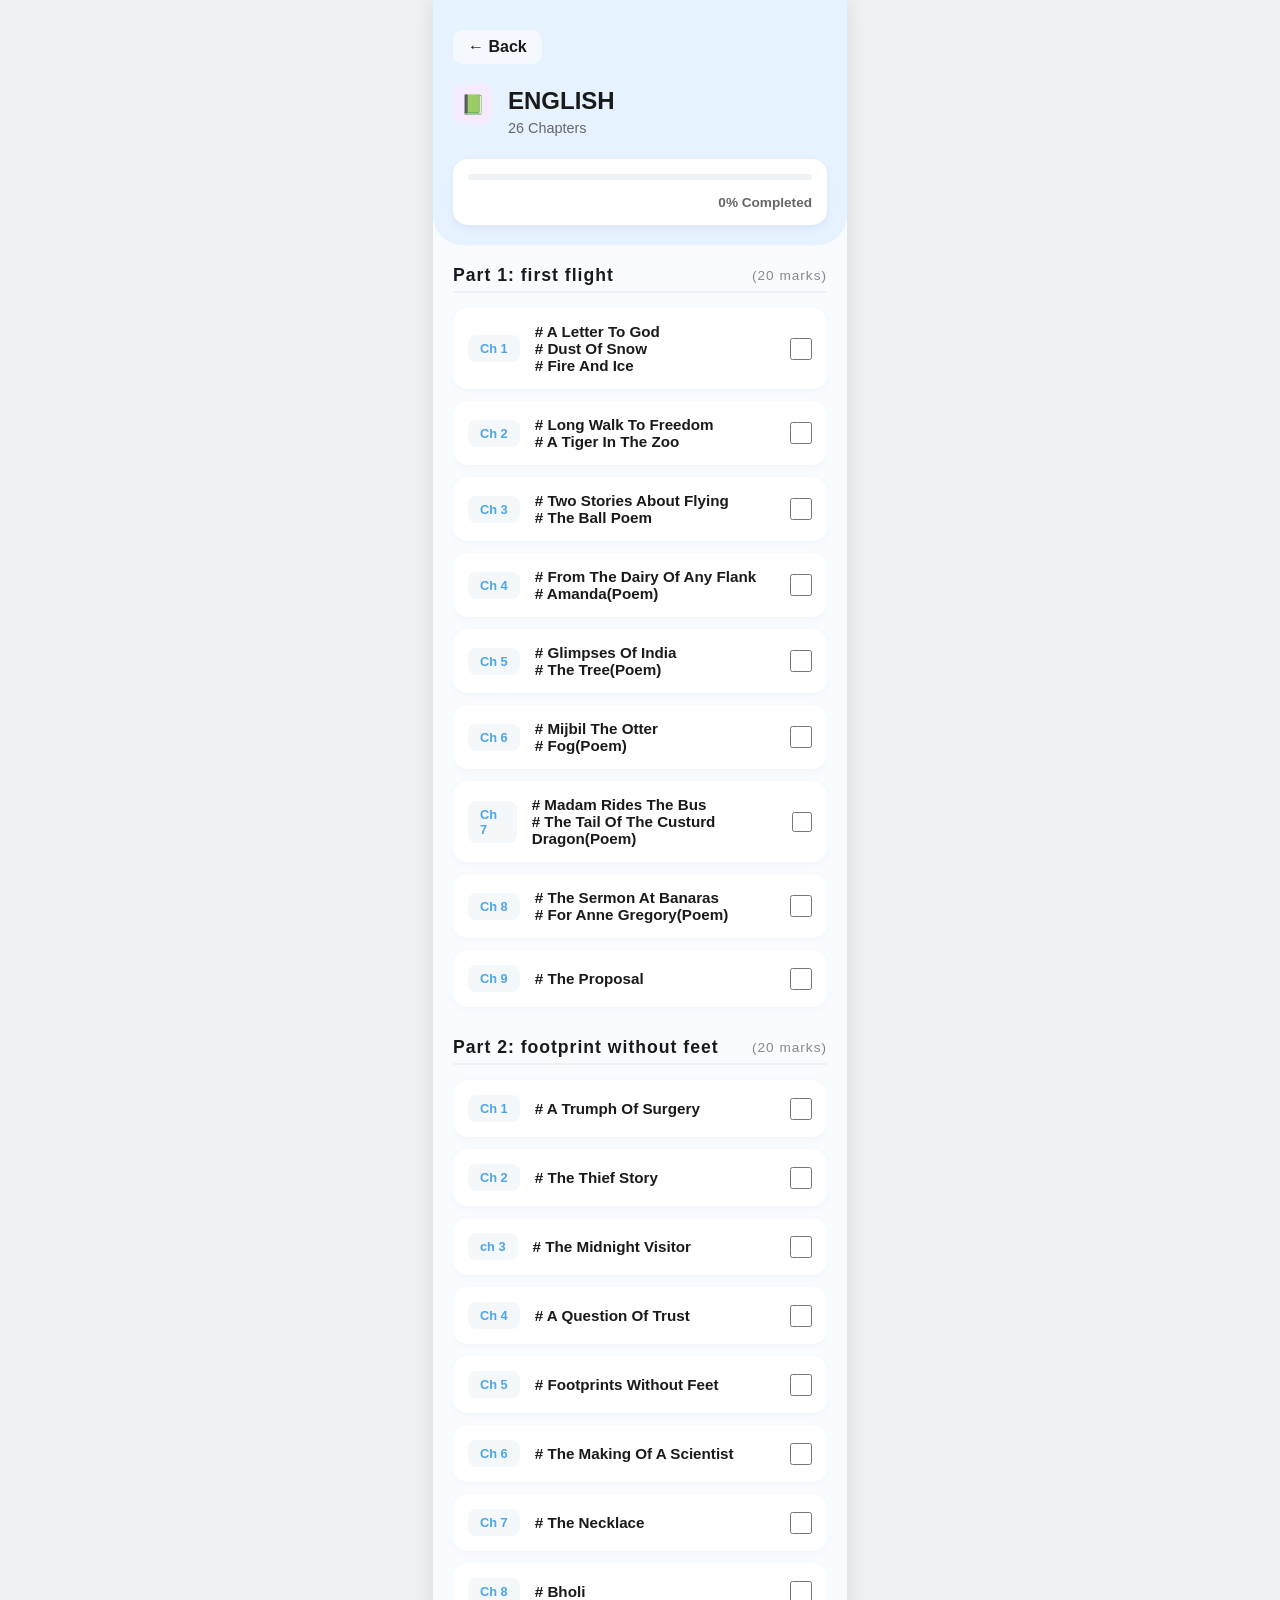
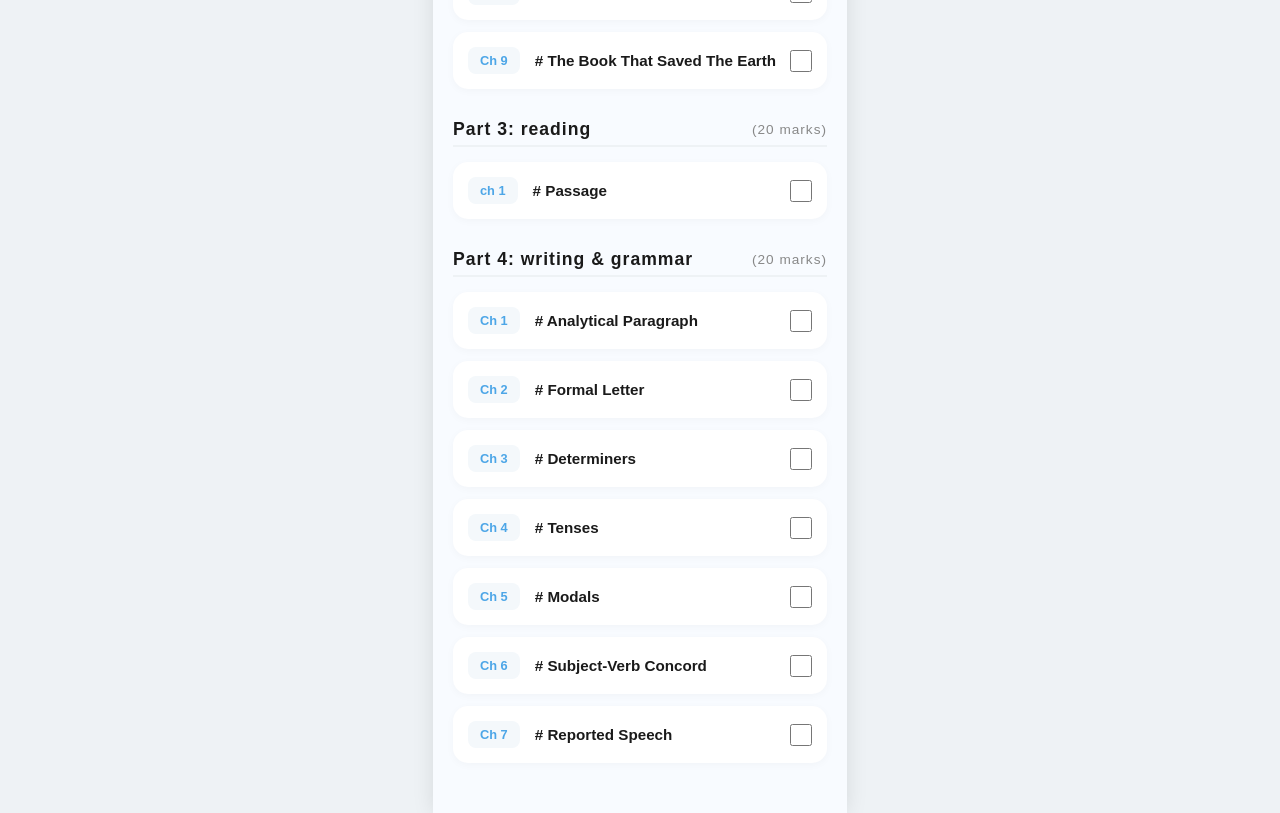
==== commit 06af16e3: "Fix minor bugs" ====
--- a/english.html
+++ b/english.html
@@ -188,7 +188,7 @@
 
             <label class="chapter-card">
                 <div class="chapter-info">
-                    <span class="chapter-num">Ch7</span>
+                    <span class="chapter-num">Ch 7</span>
                     <div>
                     <h4># the necklace</h4>
                     </div>
@@ -198,7 +198,7 @@
 
             <label class="chapter-card">
                 <div class="chapter-info">
-                    <span class="chapter-num">Ch8</span>
+                    <span class="chapter-num">Ch 8</span>
                     <div>
                     <h4># bholi</h4>
                     </div>
@@ -208,7 +208,7 @@
 
             <label class="chapter-card">
                 <div class="chapter-info">
-                    <span class="chapter-num">Ch9</span>
+                    <span class="chapter-num">Ch 9</span>
                     <div>
                     <h4># the book that saved the earth</h4>
                     </div>
